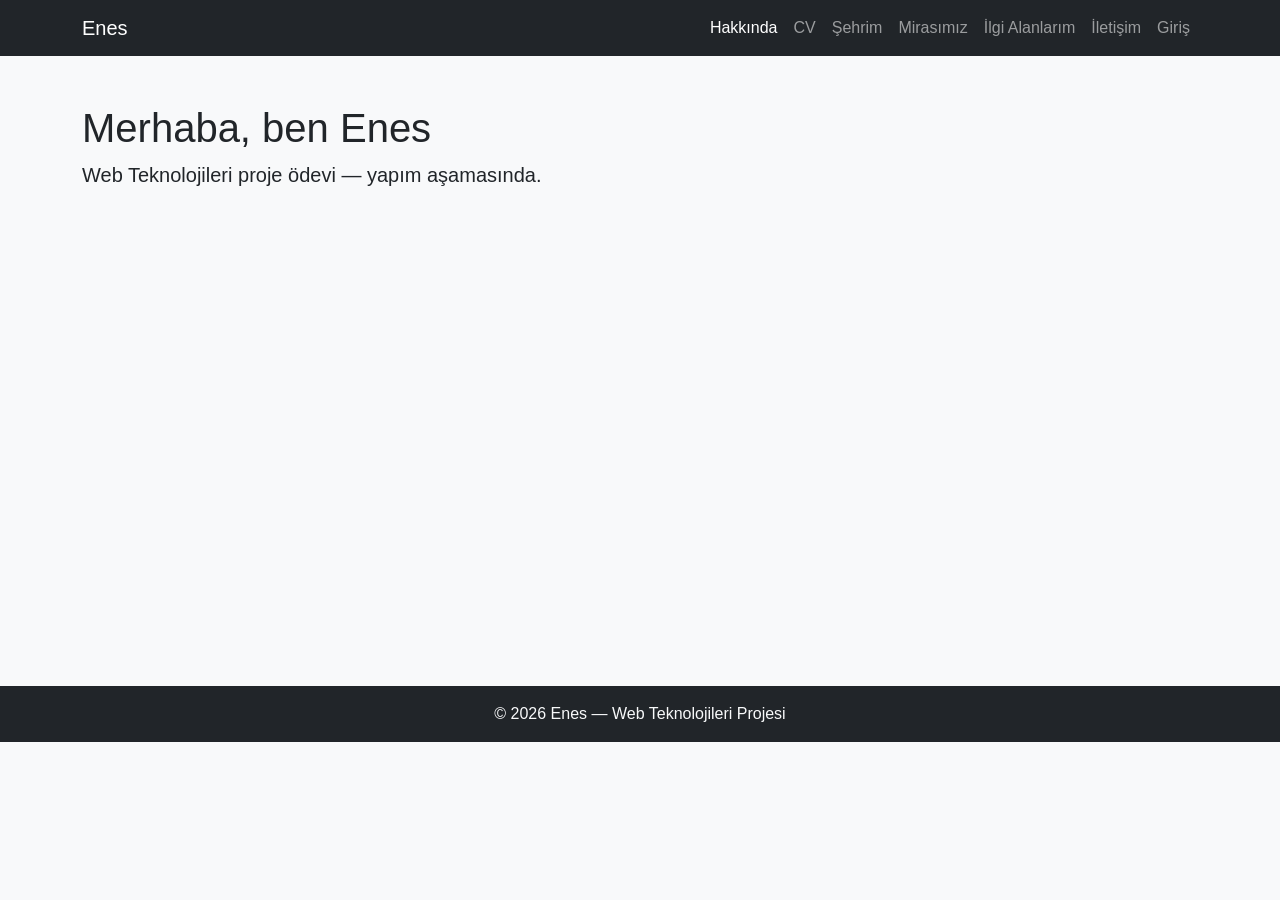
==== index.html @ 45c904f6 "ilk proje iskeleti" ====
<!DOCTYPE html>
<html lang="tr">
<head>
    <meta charset="UTF-8">
    <meta name="viewport" content="width=device-width, initial-scale=1.0">
    <title>Enes | Hakkında</title>
    <link href="https://cdn.jsdelivr.net/npm/bootstrap@5.3.2/dist/css/bootstrap.min.css" rel="stylesheet">
    <link rel="stylesheet" href="css/style.css">
</head>
<body>
    <header>
        <nav class="navbar navbar-expand-lg navbar-dark bg-dark">
            <div class="container">
                <a class="navbar-brand" href="index.html">Enes</a>
                <button class="navbar-toggler" type="button" data-bs-toggle="collapse" data-bs-target="#navMenu">
                    <span class="navbar-toggler-icon"></span>
                </button>
                <div class="collapse navbar-collapse" id="navMenu">
                    <ul class="navbar-nav ms-auto">
                        <li class="nav-item"><a class="nav-link active" href="index.html">Hakkında</a></li>
                        <li class="nav-item"><a class="nav-link" href="pages/cv.html">CV</a></li>
                        <li class="nav-item"><a class="nav-link" href="pages/sehrim.html">Şehrim</a></li>
                        <li class="nav-item"><a class="nav-link" href="pages/mirasimiz.html">Mirasımız</a></li>
                        <li class="nav-item"><a class="nav-link" href="pages/ilgi-alanlarim.html">İlgi Alanlarım</a></li>
                        <li class="nav-item"><a class="nav-link" href="pages/iletisim.html">İletişim</a></li>
                        <li class="nav-item"><a class="nav-link" href="pages/login.html">Giriş</a></li>
                    </ul>
                </div>
            </div>
        </nav>
    </header>

    <main class="container py-5">
        <section>
            <h1>Merhaba, ben Enes</h1>
            <p class="lead">Web Teknolojileri proje ödevi — yapım aşamasında.</p>
        </section>
    </main>

    <footer class="bg-dark text-light text-center py-3">
        <p class="mb-0">&copy; 2026 Enes — Web Teknolojileri Projesi</p>
    </footer>

    <script src="https://cdn.jsdelivr.net/npm/bootstrap@5.3.2/dist/js/bootstrap.bundle.min.js"></script>
    <script src="js/main.js"></script>
</body>
</html>
---- css/style.css ----
/* Web Teknolojileri Proje - Ana Stil Dosyası */

body {
    font-family: 'Segoe UI', Tahoma, Geneva, sans-serif;
    background-color: #f8f9fa;
}

main {
    min-height: 70vh;
}

footer {
    margin-top: auto;
}
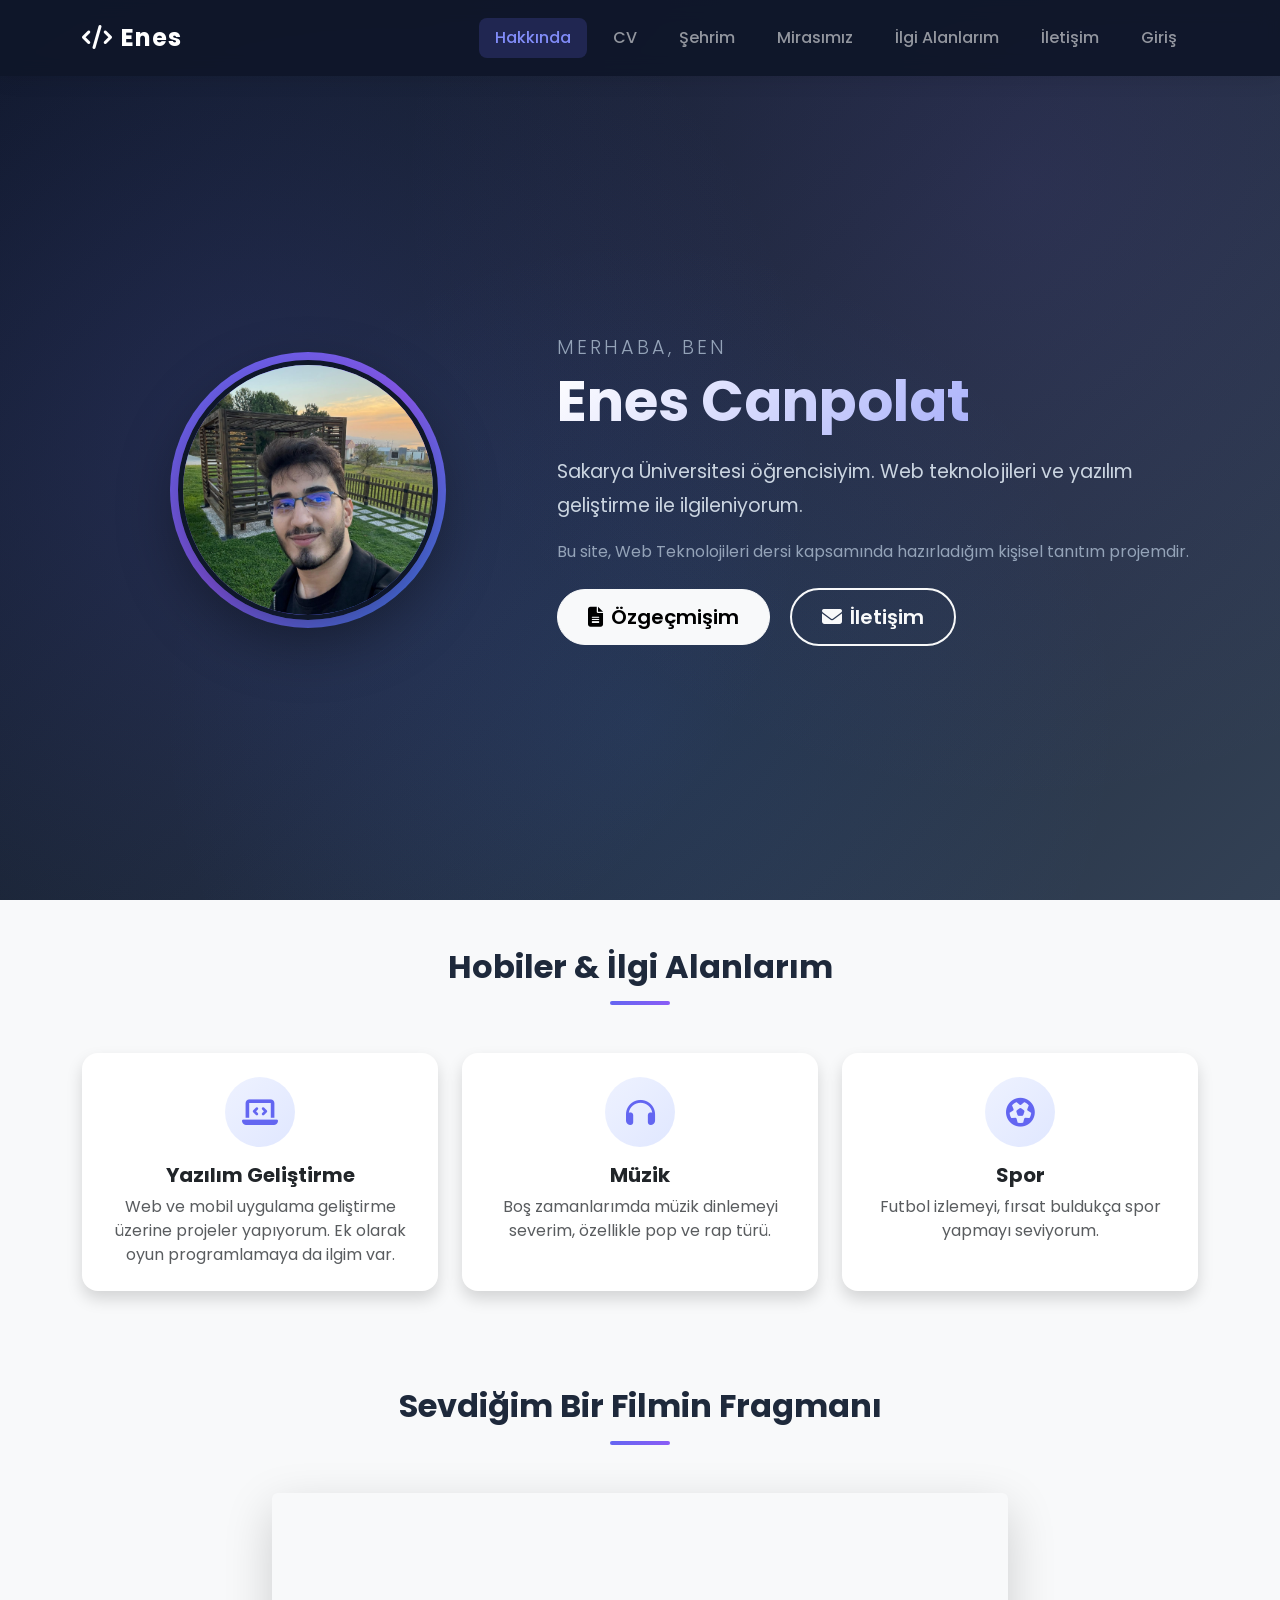
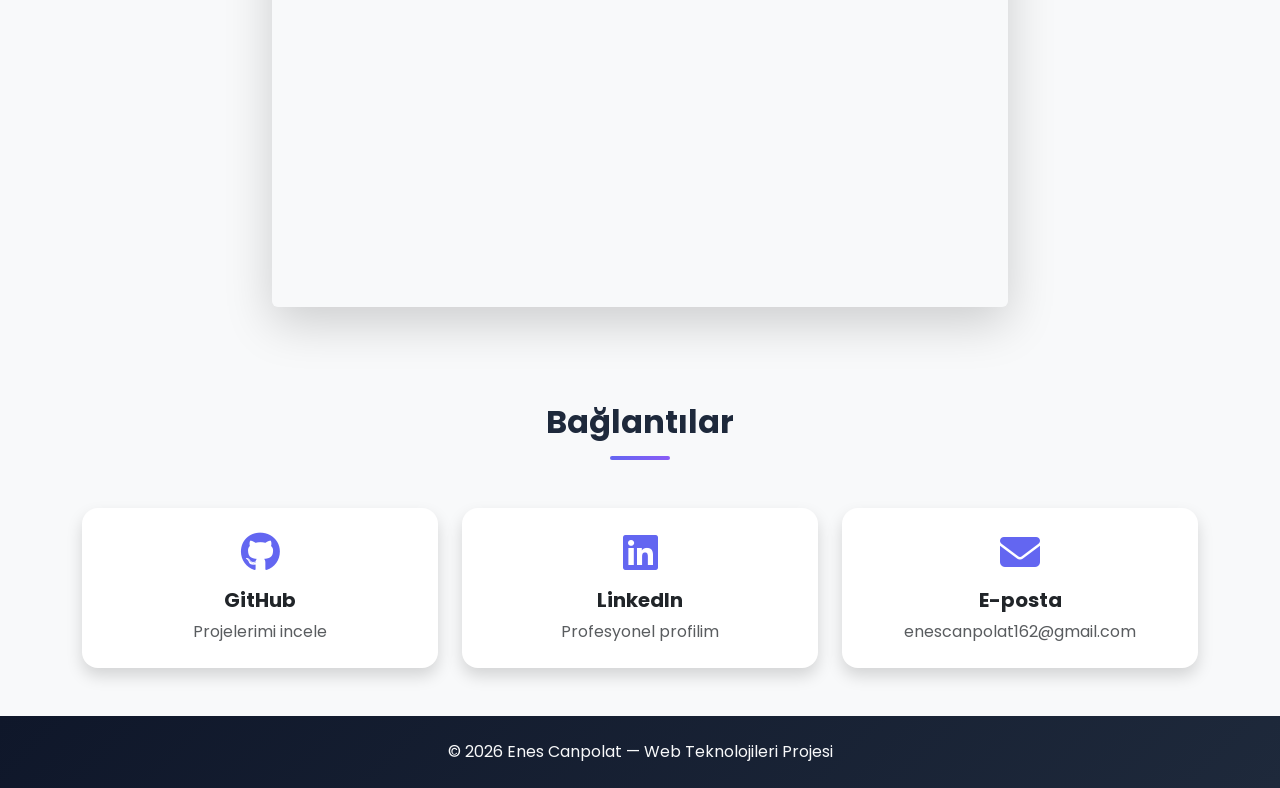
==== commit a943b25b: "Hakkında sayfası yeniden tasarlandı, CV sayfası eklendi" ====
--- a/index.html
+++ b/index.html
@@ -3,15 +3,16 @@
 <head>
     <meta charset="UTF-8">
     <meta name="viewport" content="width=device-width, initial-scale=1.0">
-    <title>Enes | Hakkında</title>
+    <title>Hakkında - Enes Canpolat</title>
     <link href="https://cdn.jsdelivr.net/npm/bootstrap@5.3.2/dist/css/bootstrap.min.css" rel="stylesheet">
+    <link rel="stylesheet" href="https://cdnjs.cloudflare.com/ajax/libs/font-awesome/6.5.1/css/all.min.css">
     <link rel="stylesheet" href="css/style.css">
 </head>
 <body>
     <header>
-        <nav class="navbar navbar-expand-lg navbar-dark bg-dark">
+        <nav class="navbar navbar-expand-lg navbar-dark fixed-top">
             <div class="container">
-                <a class="navbar-brand" href="index.html">Enes</a>
+                <a class="navbar-brand fw-bold" href="index.html"><i class="fa-solid fa-code me-2"></i>Enes</a>
                 <button class="navbar-toggler" type="button" data-bs-toggle="collapse" data-bs-target="#navMenu">
                     <span class="navbar-toggler-icon"></span>
                 </button>
@@ -30,15 +31,140 @@
         </nav>
     </header>
 
-    <main class="container py-5">
-        <section>
-            <h1>Merhaba, ben Enes</h1>
-            <p class="lead">Web Teknolojileri proje ödevi — yapım aşamasında.</p>
+    <!-- Hero Section -->
+    <section class="hero-section d-flex align-items-center">
+        <div class="container">
+            <div class="row align-items-center">
+                <div class="col-lg-5 text-center mb-4 mb-lg-0 fade-in">
+                    <div class="profil-wrapper">
+                        <img src="images/profil.jpg" alt="Enes Profil Fotoğrafı" class="profil-foto rounded-circle img-fluid">
+                    </div>
+                </div>
+                <div class="col-lg-7 text-white fade-in">
+                    <p class="hero-greeting">Merhaba, ben</p>
+                    <h1 class="hero-name">Enes Canpolat</h1>
+                    <p class="hero-desc">Sakarya Üniversitesi öğrencisiyim. Web teknolojileri ve yazılım geliştirme ile ilgileniyorum.</p>
+                    <p class="hero-sub">Bu site, Web Teknolojileri dersi kapsamında hazırladığım kişisel tanıtım projemdir.</p>
+                    <div class="hero-buttons mt-4">
+                        <a href="pages/cv.html" class="btn btn-light btn-lg me-3"><i class="fa-solid fa-file-lines me-2"></i>Özgeçmişim</a>
+                        <a href="pages/iletisim.html" class="btn btn-outline-light btn-lg"><i class="fa-solid fa-envelope me-2"></i>İletişim</a>
+                    </div>
+                </div>
+            </div>
+        </div>
+    </section>
+
+    <main>
+        <!-- Hobiler & İlgi Alanları -->
+        <section class="py-5" id="hobiler">
+            <div class="container">
+                <div class="section-title text-center mb-5">
+                    <h2>Hobiler & İlgi Alanlarım</h2>
+                    <div class="title-line"></div>
+                </div>
+                <div class="row g-4">
+                    <div class="col-md-4 fade-in">
+                        <div class="card hobby-card h-100 border-0 shadow">
+                            <div class="card-body text-center p-4">
+                                <div class="hobby-icon mb-3">
+                                    <i class="fa-solid fa-laptop-code"></i>
+                                </div>
+                                <h5 class="card-title fw-bold">Yazılım Geliştirme</h5>
+                                <p class="card-text text-muted">Web ve mobil uygulama geliştirme üzerine projeler yapıyorum. Ek olarak oyun programlamaya da ilgim var.</p>
+                            </div>
+                        </div>
+                    </div>
+                    <div class="col-md-4 fade-in">
+                        <div class="card hobby-card h-100 border-0 shadow">
+                            <div class="card-body text-center p-4">
+                                <div class="hobby-icon mb-3">
+                                    <i class="fa-solid fa-headphones"></i>
+                                </div>
+                                <h5 class="card-title fw-bold">Müzik</h5>
+                                <p class="card-text text-muted">Boş zamanlarımda müzik dinlemeyi severim, özellikle pop ve rap türü.</p>
+                            </div>
+                        </div>
+                    </div>
+                    <div class="col-md-4 fade-in">
+                        <div class="card hobby-card h-100 border-0 shadow">
+                            <div class="card-body text-center p-4">
+                                <div class="hobby-icon mb-3">
+                                    <i class="fa-solid fa-futbol"></i>
+                                </div>
+                                <h5 class="card-title fw-bold">Spor</h5>
+                                <p class="card-text text-muted">Futbol izlemeyi, fırsat buldukça spor yapmayı seviyorum.</p>
+                            </div>
+                        </div>
+                    </div>
+                </div>
+            </div>
+        </section>
+
+        <!-- Video Bölümü -->
+        <section class="py-5 bg-light" id="video">
+            <div class="container">
+                <div class="section-title text-center mb-5">
+                    <h2>Sevdiğim Bir Filmin Fragmanı</h2>
+                    <div class="title-line"></div>
+                </div>
+                <div class="row justify-content-center fade-in">
+                    <div class="col-lg-8">
+                        <div class="video-wrapper shadow-lg rounded overflow-hidden">
+                            <div class="ratio ratio-16x9">
+                                <iframe src="https://www.youtube.com/embed/zSWdZVtXT7E?si=bdWqNJaucvkt_y85"
+                                title="YouTube video player" frameborder="0" allow="accelerometer; autoplay; clipboard-write; encrypted-media; gyroscope;
+                                picture-in-picture; web-share" referrerpolicy="strict-origin-when-cross-origin" allowfullscreen></iframe>
+                            </div>
+                        </div>
+                    </div>
+                </div>
+            </div>
+        </section>
+
+        <!-- Bağlantılar -->
+        <section class="py-5" id="baglantilar">
+            <div class="container">
+                <div class="section-title text-center mb-5">
+                    <h2>Bağlantılar</h2>
+                    <div class="title-line"></div>
+                </div>
+                <div class="row justify-content-center g-4">
+                    <div class="col-md-4 fade-in">
+                        <a href="https://github.com/" target="_blank" class="link-card text-decoration-none">
+                            <div class="card border-0 shadow text-center p-4 h-100">
+                                <i class="fa-brands fa-github link-icon mb-3"></i>
+                                <h5 class="fw-bold text-dark">GitHub</h5>
+                                <p class="text-muted mb-0">Projelerimi incele</p>
+                            </div>
+                        </a>
+                    </div>
+                    <div class="col-md-4 fade-in">
+                        <a href="https://www.linkedin.com/" target="_blank" class="link-card text-decoration-none">
+                            <div class="card border-0 shadow text-center p-4 h-100">
+                                <i class="fa-brands fa-linkedin link-icon mb-3"></i>
+                                <h5 class="fw-bold text-dark">LinkedIn</h5>
+                                <p class="text-muted mb-0">Profesyonel profilim</p>
+                            </div>
+                        </a>
+                    </div>
+                    <div class="col-md-4 fade-in">
+                        <a href="mailto:enescanpolat162@gmail.com" class="link-card text-decoration-none">
+                            <div class="card border-0 shadow text-center p-4 h-100">
+                                <i class="fa-solid fa-envelope link-icon mb-3"></i>
+                                <h5 class="fw-bold text-dark">E-posta</h5>
+                                <p class="text-muted mb-0">enescanpolat162@gmail.com</p>
+                            </div>
+                        </a>
+                    </div>
+                </div>
+            </div>
         </section>
     </main>
 
-    <footer class="bg-dark text-light text-center py-3">
-        <p class="mb-0">&copy; 2026 Enes — Web Teknolojileri Projesi</p>
+    <footer>
+        <div class="container text-center py-4">
+            <p class="mb-0 text-light">&copy; 2026 Enes Canpolat — Web Teknolojileri Projesi</p>
+        </div>
     </footer>
 
     <script src="https://cdn.jsdelivr.net/npm/bootstrap@5.3.2/dist/js/bootstrap.bundle.min.js"></script>
--- a/css/style.css
+++ b/css/style.css
@@ -1,14 +1,484 @@
 /* Web Teknolojileri Proje - Ana Stil Dosyası */
-
+@import url('https://fonts.googleapis.com/css2?family=Poppins:wght@300;400;500;600;700&display=swap');
+
+/* ===== GENEL ===== */
 body {
-    font-family: 'Segoe UI', Tahoma, Geneva, sans-serif;
+    font-family: 'Poppins', 'Segoe UI', Tahoma, sans-serif;
     background-color: #f8f9fa;
+    overflow-x: hidden;
 }
 
 main {
     min-height: 70vh;
 }
 
+/* ===== NAVBAR ===== */
+.navbar {
+    background: rgba(15, 23, 42, 0.95) !important;
+    backdrop-filter: blur(10px);
+    padding: 15px 0;
+    transition: all 0.3s ease;
+    box-shadow: 0 2px 20px rgba(0, 0, 0, 0.1);
+}
+
+.navbar-brand {
+    font-size: 1.5rem;
+    letter-spacing: 1px;
+}
+
+.nav-link {
+    font-weight: 500;
+    margin: 0 5px;
+    padding: 8px 16px !important;
+    border-radius: 8px;
+    transition: all 0.3s ease;
+}
+
+.nav-link:hover,
+.nav-link.active {
+    background: rgba(99, 102, 241, 0.2);
+    color: #818cf8 !important;
+}
+
+/* ===== HERO SECTION ===== */
+.hero-section {
+    min-height: 100vh;
+    background: linear-gradient(135deg, #0f172a 0%, #1e293b 50%, #334155 100%);
+    position: relative;
+    padding-top: 80px;
+}
+
+.hero-section::before {
+    content: '';
+    position: absolute;
+    top: 0;
+    left: 0;
+    right: 0;
+    bottom: 0;
+    background:
+        radial-gradient(circle at 20% 50%, rgba(99, 102, 241, 0.15) 0%, transparent 50%),
+        radial-gradient(circle at 80% 20%, rgba(139, 92, 246, 0.1) 0%, transparent 50%),
+        radial-gradient(circle at 50% 80%, rgba(59, 130, 246, 0.1) 0%, transparent 50%);
+    pointer-events: none;
+}
+
+.hero-greeting {
+    font-size: 1.2rem;
+    font-weight: 300;
+    color: #94a3b8;
+    letter-spacing: 3px;
+    text-transform: uppercase;
+    margin-bottom: 5px;
+}
+
+.hero-name {
+    font-size: 3.5rem;
+    font-weight: 700;
+    background: linear-gradient(135deg, #fff 0%, #818cf8 100%);
+    -webkit-background-clip: text;
+    -webkit-text-fill-color: transparent;
+    background-clip: text;
+    margin-bottom: 20px;
+}
+
+.hero-desc {
+    font-size: 1.2rem;
+    color: #cbd5e1;
+    line-height: 1.8;
+}
+
+.hero-sub {
+    font-size: 1rem;
+    color: #94a3b8;
+}
+
+.hero-buttons .btn-light {
+    border-radius: 50px;
+    padding: 12px 30px;
+    font-weight: 600;
+    transition: all 0.3s ease;
+}
+
+.hero-buttons .btn-light:hover {
+    transform: translateY(-3px);
+    box-shadow: 0 10px 30px rgba(255, 255, 255, 0.2);
+}
+
+.hero-buttons .btn-outline-light {
+    border-radius: 50px;
+    padding: 12px 30px;
+    font-weight: 600;
+    border-width: 2px;
+    transition: all 0.3s ease;
+}
+
+.hero-buttons .btn-outline-light:hover {
+    transform: translateY(-3px);
+    box-shadow: 0 10px 30px rgba(255, 255, 255, 0.1);
+}
+
+/* ===== PROFİL FOTOĞRAFI ===== */
+.profil-wrapper {
+    position: relative;
+    display: inline-block;
+}
+
+.profil-wrapper::before {
+    content: '';
+    position: absolute;
+    top: -8px;
+    left: -8px;
+    right: -8px;
+    bottom: -8px;
+    border-radius: 50%;
+    background: linear-gradient(135deg, #6366f1, #8b5cf6, #3b82f6);
+    z-index: 0;
+    animation: rotate-border 4s linear infinite;
+}
+
+@keyframes rotate-border {
+    0% { background: linear-gradient(0deg, #6366f1, #8b5cf6, #3b82f6); }
+    25% { background: linear-gradient(90deg, #6366f1, #8b5cf6, #3b82f6); }
+    50% { background: linear-gradient(180deg, #6366f1, #8b5cf6, #3b82f6); }
+    75% { background: linear-gradient(270deg, #6366f1, #8b5cf6, #3b82f6); }
+    100% { background: linear-gradient(360deg, #6366f1, #8b5cf6, #3b82f6); }
+}
+
+.profil-foto {
+    width: 260px;
+    height: 260px;
+    object-fit: cover;
+    border: 5px solid #0f172a;
+    position: relative;
+    z-index: 1;
+    box-shadow: 0 20px 60px rgba(0, 0, 0, 0.4);
+}
+
+/* ===== SECTION BAŞLIKLARI ===== */
+.section-title h2 {
+    font-weight: 700;
+    font-size: 2rem;
+    color: #1e293b;
+}
+
+.title-line {
+    width: 60px;
+    height: 4px;
+    background: linear-gradient(135deg, #6366f1, #8b5cf6);
+    margin: 15px auto 0;
+    border-radius: 2px;
+}
+
+/* ===== HOBİ KARTLARI ===== */
+.hobby-card {
+    border-radius: 16px;
+    transition: all 0.4s ease;
+    overflow: hidden;
+}
+
+.hobby-card::before {
+    content: '';
+    position: absolute;
+    top: 0;
+    left: 0;
+    right: 0;
+    height: 4px;
+    background: linear-gradient(135deg, #6366f1, #8b5cf6);
+    opacity: 0;
+    transition: opacity 0.3s ease;
+}
+
+.hobby-card:hover {
+    transform: translateY(-10px);
+    box-shadow: 0 20px 40px rgba(99, 102, 241, 0.15) !important;
+}
+
+.hobby-card:hover::before {
+    opacity: 1;
+}
+
+.hobby-icon {
+    width: 70px;
+    height: 70px;
+    border-radius: 50%;
+    background: linear-gradient(135deg, #eef2ff, #e0e7ff);
+    display: flex;
+    align-items: center;
+    justify-content: center;
+    margin: 0 auto;
+    transition: all 0.3s ease;
+}
+
+.hobby-icon i {
+    font-size: 1.8rem;
+    color: #6366f1;
+}
+
+.hobby-card:hover .hobby-icon {
+    background: linear-gradient(135deg, #6366f1, #8b5cf6);
+    transform: scale(1.1);
+}
+
+.hobby-card:hover .hobby-icon i {
+    color: #fff;
+}
+
+/* ===== VİDEO ===== */
+.video-wrapper {
+    border-radius: 16px;
+    overflow: hidden;
+    transition: transform 0.3s ease;
+}
+
+.video-wrapper:hover {
+    transform: scale(1.02);
+}
+
+/* ===== BAĞLANTI KARTLARI ===== */
+.link-card .card {
+    border-radius: 16px;
+    transition: all 0.4s ease;
+}
+
+.link-card:hover .card {
+    transform: translateY(-10px);
+    box-shadow: 0 20px 40px rgba(0, 0, 0, 0.1) !important;
+}
+
+.link-icon {
+    font-size: 2.5rem;
+    color: #6366f1;
+    transition: all 0.3s ease;
+}
+
+.link-card:hover .link-icon {
+    transform: scale(1.2);
+    color: #8b5cf6;
+}
+
+/* ===== FOOTER ===== */
 footer {
+    background: linear-gradient(135deg, #0f172a, #1e293b);
     margin-top: auto;
 }
+
+/* ===== ANİMASYONLAR ===== */
+.fade-in {
+    opacity: 0;
+    transform: translateY(30px);
+    transition: all 0.8s ease;
+}
+
+.fade-in.visible {
+    opacity: 1;
+    transform: translateY(0);
+}
+
+/* ===== SAYFA HEADER (İç Sayfalar) ===== */
+.page-header {
+    background: linear-gradient(135deg, #0f172a 0%, #1e293b 50%, #334155 100%);
+    padding: 140px 0 60px;
+    position: relative;
+}
+
+.page-header::before {
+    content: '';
+    position: absolute;
+    top: 0;
+    left: 0;
+    right: 0;
+    bottom: 0;
+    background:
+        radial-gradient(circle at 30% 50%, rgba(99, 102, 241, 0.12) 0%, transparent 50%),
+        radial-gradient(circle at 70% 30%, rgba(139, 92, 246, 0.08) 0%, transparent 50%);
+    pointer-events: none;
+}
+
+.page-title {
+    font-size: 2.8rem;
+    font-weight: 700;
+    color: #fff;
+    background: linear-gradient(135deg, #fff 0%, #818cf8 100%);
+    -webkit-background-clip: text;
+    -webkit-text-fill-color: transparent;
+    background-clip: text;
+}
+
+.page-subtitle {
+    color: #94a3b8;
+    font-size: 1.1rem;
+    margin-top: 10px;
+}
+
+/* ===== CV SAYFASI ===== */
+.cv-sidebar section {
+    background: #fff;
+    border-radius: 16px;
+    padding: 25px;
+    box-shadow: 0 4px 20px rgba(0, 0, 0, 0.06);
+}
+
+.cv-card-title {
+    font-weight: 600;
+    color: #1e293b;
+    border-bottom: 2px solid #eef2ff;
+    padding-bottom: 10px;
+    margin-bottom: 15px;
+}
+
+.cv-info-list {
+    list-style: none;
+    padding: 0;
+    margin: 0;
+}
+
+.cv-info-list li {
+    padding: 8px 0;
+    color: #475569;
+    font-size: 0.9rem;
+    border-bottom: 1px solid #f1f5f9;
+}
+
+.cv-info-list li:last-child {
+    border-bottom: none;
+}
+
+.cv-info-list li i {
+    width: 20px;
+    color: #6366f1;
+    margin-right: 8px;
+}
+
+.cv-main-card {
+    background: #fff;
+    border-radius: 16px;
+    padding: 30px;
+    box-shadow: 0 4px 20px rgba(0, 0, 0, 0.06);
+}
+
+.cv-section-title {
+    font-weight: 700;
+    color: #1e293b;
+    border-bottom: 3px solid #6366f1;
+    padding-bottom: 12px;
+    margin-bottom: 25px;
+}
+
+.cv-section-title i {
+    color: #6366f1;
+}
+
+/* Timeline */
+.cv-timeline {
+    position: relative;
+    padding-left: 30px;
+}
+
+.cv-timeline::before {
+    content: '';
+    position: absolute;
+    left: 8px;
+    top: 5px;
+    bottom: 5px;
+    width: 2px;
+    background: linear-gradient(to bottom, #6366f1, #e0e7ff);
+}
+
+.cv-timeline-item {
+    position: relative;
+    margin-bottom: 30px;
+}
+
+.cv-timeline-item:last-child {
+    margin-bottom: 0;
+}
+
+.cv-timeline-dot {
+    position: absolute;
+    left: -26px;
+    top: 5px;
+    width: 14px;
+    height: 14px;
+    border-radius: 50%;
+    background: #6366f1;
+    border: 3px solid #eef2ff;
+    z-index: 1;
+}
+
+.cv-badge {
+    display: inline-block;
+    background: linear-gradient(135deg, #eef2ff, #e0e7ff);
+    color: #6366f1;
+    padding: 4px 14px;
+    border-radius: 20px;
+    font-size: 0.8rem;
+    font-weight: 600;
+}
+
+/* Progress bar */
+.progress {
+    border-radius: 10px;
+    background: #eef2ff;
+}
+
+.bg-gradient-primary {
+    background: linear-gradient(135deg, #6366f1, #8b5cf6) !important;
+    border-radius: 10px;
+}
+
+/* Tags */
+.cv-tags {
+    display: flex;
+    flex-wrap: wrap;
+    gap: 8px;
+}
+
+.cv-tag {
+    background: linear-gradient(135deg, #eef2ff, #e0e7ff);
+    color: #6366f1;
+    padding: 6px 16px;
+    border-radius: 20px;
+    font-size: 0.85rem;
+    font-weight: 500;
+    transition: all 0.3s ease;
+}
+
+.cv-tag:hover {
+    background: linear-gradient(135deg, #6366f1, #8b5cf6);
+    color: #fff;
+}
+
+.cv-tag-sm {
+    background: #f1f5f9;
+    color: #475569;
+    padding: 3px 10px;
+    border-radius: 12px;
+    font-size: 0.75rem;
+    font-weight: 500;
+}
+
+/* ===== RESPONSİVE ===== */
+@media (max-width: 768px) {
+    .hero-name {
+        font-size: 2.2rem;
+    }
+
+    .hero-desc {
+        font-size: 1rem;
+    }
+
+    .profil-foto {
+        width: 200px;
+        height: 200px;
+    }
+
+    .hero-buttons .btn {
+        display: block;
+        width: 100%;
+        margin-bottom: 10px;
+    }
+
+    .hero-buttons .btn-light {
+        margin-right: 0 !important;
+    }
+}
